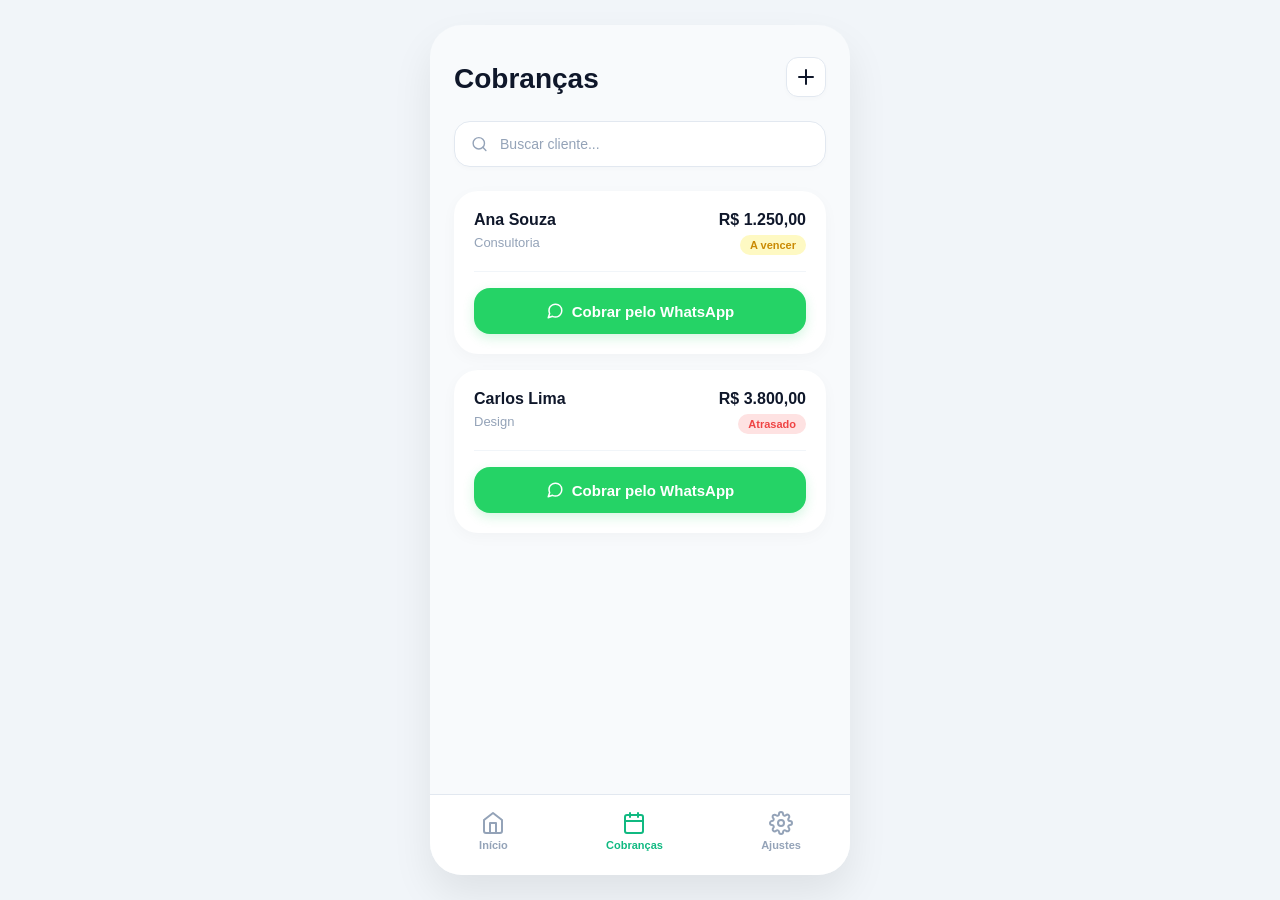
==== cobrancas.html @ 89a54aec "telas principais" ====
<!DOCTYPE html>
<html lang="pt-BR">
<head>
    <meta charset="UTF-8">
    <meta name="viewport" content="width=device-width, initial-scale=1.0">
    <title>Tique - Cobranças</title>
    <link rel="stylesheet" href="style.css">
</head>
<body>

    <div class="container dashboard-layout">
        
        <div class="scroll-area">
            
            <!-- Cabeçalho com botão de Adicionar -->
            <header class="dash-header flex-header">
                <h2>Cobranças</h2>
                <button class="btn-icon" onclick="alert('Logo vamos criar a tela de cadastro!')">
                    <svg width="24" height="24" viewBox="0 0 24 24" fill="none" stroke="#0f172a" stroke-width="2" stroke-linecap="round" stroke-linejoin="round"><line x1="12" y1="5" x2="12" y2="19"></line><line x1="5" y1="12" x2="19" y2="12"></line></svg>
                </button>
            </header>

            <!-- Barra de Busca -->
            <div class="search-bar">
                <svg width="18" height="18" viewBox="0 0 24 24" fill="none" stroke="#94a3b8" stroke-width="2" stroke-linecap="round" stroke-linejoin="round"><circle cx="11" cy="11" r="8"></circle><line x1="21" y1="21" x2="16.65" y2="16.65"></line></svg>
                <input type="text" placeholder="Buscar cliente...">
            </div>

            <!-- Lista de Clientes (Mockados para o visual) -->
            <div class="clientes-list" id="listaClientes">
                
                <!-- Cliente 1 -->
                <div class="cliente-card">
                    <div class="cliente-header">
                        <div>
                            <h4 class="cliente-nome">Ana Souza</h4>
                            <span class="cliente-servico">Consultoria</span>
                        </div>
                        <div class="text-right">
                            <h4 class="cliente-valor">R$ 1.250,00</h4>
                            <span class="status-badge status-vencer">A vencer</span>
                        </div>
                    </div>
                    <div class="cliente-actions">
                        <!-- O link do WhatsApp mágico -->
                        <a href="https://wa.me/5568999999999?text=Olá%20Ana,%20tudo%20bem?%20O%20vencimento%20da%20sua%20fatura%20de%20R$%201.250,00%20está%20próximo." target="_blank" class="btn-whatsapp">
                            <svg width="18" height="18" viewBox="0 0 24 24" fill="none" stroke="currentColor" stroke-width="2" stroke-linecap="round" stroke-linejoin="round"><path d="M21 11.5a8.38 8.38 0 0 1-.9 3.8 8.5 8.5 0 0 1-7.6 4.7 8.38 8.38 0 0 1-3.8-.9L3 21l1.9-5.7a8.38 8.38 0 0 1-.9-3.8 8.5 8.5 0 0 1 4.7-7.6 8.38 8.38 0 0 1 3.8-.9h.5a8.48 8.48 0 0 1 8 8v.5z"></path></svg>
                            Cobrar pelo WhatsApp
                        </a>
                    </div>
                </div>

                <!-- Cliente 2 -->
                <div class="cliente-card">
                    <div class="cliente-header">
                        <div>
                            <h4 class="cliente-nome">Carlos Lima</h4>
                            <span class="cliente-servico">Design</span>
                        </div>
                        <div class="text-right">
                            <h4 class="cliente-valor">R$ 3.800,00</h4>
                            <span class="status-badge status-atrasado">Atrasado</span>
                        </div>
                    </div>
                    <div class="cliente-actions">
                        <a href="https://wa.me/5568999999999?text=Olá%20Carlos,%20notamos%20um%20atraso%20no%20pagamento..." target="_blank" class="btn-whatsapp">
                            <svg width="18" height="18" viewBox="0 0 24 24" fill="none" stroke="currentColor" stroke-width="2" stroke-linecap="round" stroke-linejoin="round"><path d="M21 11.5a8.38 8.38 0 0 1-.9 3.8 8.5 8.5 0 0 1-7.6 4.7 8.38 8.38 0 0 1-3.8-.9L3 21l1.9-5.7a8.38 8.38 0 0 1-.9-3.8 8.5 8.5 0 0 1 4.7-7.6 8.38 8.38 0 0 1 3.8-.9h.5a8.48 8.48 0 0 1 8 8v.5z"></path></svg>
                            Cobrar pelo WhatsApp
                        </a>
                    </div>
                </div>

            </div>
        </div>

        <!-- Menu de Navegação Inferior -->
        <nav class="bottom-nav">
            <!-- Link para voltar ao Dashboard -->
            <a href="dashboard.html" class="nav-item">
                <svg width="24" height="24" viewBox="0 0 24 24" fill="none" stroke="#94a3b8" stroke-width="2" stroke-linecap="round" stroke-linejoin="round"><path d="M3 9l9-7 9 7v11a2 2 0 0 1-2 2H5a2 2 0 0 1-2-2z"></path><polyline points="9 22 9 12 15 12 15 22"></polyline></svg>
                <span>Início</span>
            </a>
            <a href="cobrancas.html" class="nav-item active">
                <svg width="24" height="24" viewBox="0 0 24 24" fill="none" stroke="#10b981" stroke-width="2" stroke-linecap="round" stroke-linejoin="round"><rect x="3" y="4" width="18" height="18" rx="2" ry="2"></rect><line x1="16" y1="2" x2="16" y2="6"></line><line x1="8" y1="2" x2="8" y2="6"></line><line x1="3" y1="10" x2="21" y2="10"></line></svg>
                <span>Cobranças</span>
            </a>
            <a href="#" class="nav-item">
                <svg width="24" height="24" viewBox="0 0 24 24" fill="none" stroke="#94a3b8" stroke-width="2" stroke-linecap="round" stroke-linejoin="round"><circle cx="12" cy="12" r="3"></circle><path d="M19.4 15a1.65 1.65 0 0 0 .33 1.82l.06.06a2 2 0 0 1 0 2.83 2 2 0 0 1-2.83 0l-.06-.06a1.65 1.65 0 0 0-1.82-.33 1.65 1.65 0 0 0-1 1.51V21a2 2 0 0 1-2 2 2 2 0 0 1-2-2v-.09A1.65 1.65 0 0 0 9 19.4a1.65 1.65 0 0 0-1.82.33l-.06.06a2 2 0 0 1-2.83 0 2 2 0 0 1 0-2.83l.06-.06a1.65 1.65 0 0 0 .33-1.82 1.65 1.65 0 0 0-1.51-1H3a2 2 0 0 1-2-2 2 2 0 0 1 2-2h.09A1.65 1.65 0 0 0 4.6 9a1.65 1.65 0 0 0-.33-1.82l-.06-.06a2 2 0 0 1 0-2.83 2 2 0 0 1 2.83 0l.06.06a1.65 1.65 0 0 0 1.82.33H9a1.65 1.65 0 0 0 1-1.51V3a2 2 0 0 1 2-2 2 2 0 0 1 2 2v.09a1.65 1.65 0 0 0 1 1.51 1.65 1.65 0 0 0 1.82-.33l.06-.06a2 2 0 0 1 2.83 0 2 2 0 0 1 0 2.83l-.06.06a1.65 1.65 0 0 0-.33 1.82V9a1.65 1.65 0 0 0 1.51 1H21a2 2 0 0 1 2 2 2 2 0 0 1-2 2h-.09a1.65 1.65 0 0 0-1.51 1z"></path></svg>
                <span>Ajustes</span>
            </a>
        </nav>
    </div>

    <script src="script.js"></script>
</body>
</html>
---- style.css ----
/* style.css - Padrão Responsivo para Aplicativo Mobile */
* {
    margin: 0;
    padding: 0;
    box-sizing: border-box;
    font-family: -apple-system, BlinkMacSystemFont, "Segoe UI", Roboto, sans-serif;
}

body {
    background-color: #f1f5f9;
    display: flex;
    justify-content: center;
    align-items: center;
    min-height: 100vh;
    margin: 0;
}

.container {
    width: 100%;
    max-width: 420px;
    height: 100vh;
    max-height: 850px;
    padding: 32px 24px;
    background: #f8fafc; /* Fundo off-white do protótipo */
    border-radius: 32px;
    box-shadow: 0 20px 40px rgba(0, 0, 0, 0.08);
    display: flex;
    flex-direction: column;
    overflow-y: auto;
}

@media (max-width: 480px) {
    .container {
        max-width: 100%;
        height: 100vh;
        border-radius: 0;
        box-shadow: none;
    }
}

.top-content {
    text-align: center;
}

/* O form precisa usar flex para empurrar a bottom-content para baixo */
form {
    display: flex;
    flex-direction: column;
    flex: 1; /* Ocupa todo o espaço restante */
}

.bottom-content {
    margin-top: auto; /* Empurra o botão e o link lá pro final da tela */
    padding-top: 40px;
}

.logo-box {
    width: 72px;
    height: 72px;
    background-color: #0f172a;
    border-radius: 20px;
    display: flex;
    justify-content: center;
    align-items: center;
    margin: 20px auto 24px auto;
    box-shadow: 0 10px 25px rgba(15, 23, 42, 0.2);
    overflow: hidden;
}

.logo-box img {
    width: 100%;
    height: 100%;
    object-fit: cover;
}

h1 {
    color: #0f172a;
    font-size: 26px;
    margin-bottom: 8px;
}

p {
    color: #64748b;
    font-size: 14px;
    margin-bottom: 40px;
}

.input-group {
    text-align: left;
    margin-bottom: 20px;
}

label {
    display: block;
    font-size: 13px;
    font-weight: 700;
    color: #0f172a;
    margin-bottom: 8px;
}

input {
    width: 100%;
    padding: 16px;
    border: 1px solid #e2e8f0;
    border-radius: 16px; /* Cantos mais arredondados como no print */
    background-color: #ffffff; /* Fundo branco pra destacar do fundo off-white */
    font-size: 14px;
    color: #0f172a;
    outline: none;
    transition: all 0.2s;
    box-shadow: 0 2px 10px rgba(0, 0, 0, 0.02); /* Sombreado bem leve */
}

input::placeholder {
    color: #94a3b8;
}

input:focus {
    border-color: #10b981;
    box-shadow: 0 2px 10px rgba(16, 185, 129, 0.1);
}

/* Container relativo para o ícone do olho */
.password-wrapper {
    position: relative;
    display: flex;
    align-items: center;
}

.password-wrapper input {
    padding-right: 48px; /* Abre espaço para o ícone não encostar no texto */
}

.eye-icon {
    position: absolute;
    right: 16px;
    cursor: pointer;
    display: flex;
    align-items: center;
    justify-content: center;
}

.eye-icon:hover svg {
    stroke: #10b981; /* Fica verde ao passar o mouse */
}

.forgot-password {
    text-align: right;
    margin-top: -8px;
    margin-bottom: 24px;
}

.forgot-password a {
    color: #10b981;
    text-decoration: none;
    font-size: 13px;
    font-weight: 600;
}

.btn-login {
    width: 100%;
    padding: 16px;
    background-color: #10b981;
    color: white;
    border: none;
    border-radius: 16px;
    font-size: 16px;
    font-weight: bold;
    cursor: pointer;
    box-shadow: 0 8px 20px rgba(16, 185, 129, 0.3);
    transition: background 0.2s;
    margin-bottom: 24px;
}

.btn-login:hover {
    background-color: #0d9668;
}

.register-link {
    text-align: center;
    font-size: 14px;
    color: #94a3b8;
    margin-bottom: 20px;
}

.register-link a {
    color: #0f172a;
    font-weight: 700;
    text-decoration: none;
}




/* =========================================
   ESTILOS EXCLUSIVOS DO DASHBOARD
========================================= */

.dashboard-layout {
    padding: 0; /* Tiramos o padding global para a barra inferior colar no fundo */
    background: #f8fafc;
}

.scroll-area {
    flex: 1;
    overflow-y: auto;
    padding: 32px 24px 100px 24px; /* Espaço embaixo para não sobrepor o menu */
}

.dash-header {
    margin-bottom: 24px;
}

.greeting {
    font-size: 14px;
    color: #94a3b8;
    font-weight: 500;
}

.dash-header h2 {
    font-size: 28px;
    color: #0f172a;
    margin-top: 4px;
}

/* Filtros */
.filters {
    display: flex;
    gap: 12px;
    margin-bottom: 24px;
}

.filter-pill {
    padding: 8px 16px;
    border-radius: 20px;
    border: 1px solid #e2e8f0;
    background: #ffffff;
    color: #64748b;
    font-size: 13px;
    font-weight: 600;
    cursor: pointer;
    box-shadow: 0 2px 4px rgba(0,0,0,0.02);
}

.filter-pill.active {
    background: #10b981;
    color: #ffffff;
    border-color: #10b981;
    box-shadow: 0 4px 10px rgba(16, 185, 129, 0.2);
}

/* Cards de Resumo */
.summary-cards {
    display: flex;
    gap: 16px;
    margin-bottom: 24px;
}

.card {
    flex: 1;
    background: #ffffff;
    padding: 16px;
    border-radius: 20px;
    box-shadow: 0 4px 15px rgba(0, 0, 0, 0.03);
}

.card-icon {
    width: 32px;
    height: 32px;
    border-radius: 10px;
    display: flex;
    justify-content: center;
    align-items: center;
    margin-bottom: 12px;
}

.bg-green-light { background: #d1fae5; }
.bg-orange-light { background: #ffedd5; }
.bg-purple-light { background: #ede9fe; }

.card-label {
    display: block;
    font-size: 11px;
    font-weight: 700;
    color: #64748b;
    margin-bottom: 4px;
}

.card-value {
    font-size: 20px;
    color: #0f172a;
}

.card-green .card-value { color: #10b981; }
.card-orange .card-value { color: #f97316; }

/* Saúde Financeira */
.health-card {
    background: #ffffff;
    padding: 20px;
    border-radius: 20px;
    box-shadow: 0 4px 15px rgba(0, 0, 0, 0.03);
    margin-bottom: 32px;
}

.health-header {
    display: flex;
    justify-content: space-between;
    align-items: center;
    margin-bottom: 16px;
}

.health-header h4 {
    color: #0f172a;
    font-size: 15px;
}

.health-subtitle {
    font-size: 12px;
    color: #94a3b8;
}

.health-percent {
    background: #ffedd5;
    color: #f97316;
    padding: 4px 10px;
    border-radius: 12px;
    font-size: 12px;
    font-weight: 700;
}

.progress-track {
    height: 8px;
    background: #ffedd5;
    border-radius: 4px;
    overflow: hidden;
    margin-bottom: 12px;
}

.progress-fill {
    height: 100%;
    background: #10b981;
    border-radius: 4px;
}

.health-legend {
    display: flex;
    gap: 16px;
    font-size: 12px;
    color: #64748b;
}

.dot {
    display: inline-block;
    width: 6px;
    height: 6px;
    border-radius: 50%;
    margin-right: 4px;
}

.dot-green { background: #10b981; }
.dot-orange { background: #f97316; }

/* Top Categorias */
.section-title {
    font-size: 18px;
    color: #0f172a;
    margin-bottom: 16px;
}

.category-list {
    display: flex;
    flex-direction: column;
    gap: 12px;
}

.category-item {
    background: #ffffff;
    padding: 16px;
    border-radius: 20px;
    display: flex;
    align-items: center;
    gap: 16px;
    box-shadow: 0 4px 15px rgba(0, 0, 0, 0.03);
}

.cat-icon {
    width: 40px;
    height: 40px;
    border-radius: 12px;
    display: flex;
    justify-content: center;
    align-items: center;
}

.cat-info {
    flex: 1;
}

.cat-header {
    display: flex;
    justify-content: space-between;
    margin-bottom: 8px;
}

.cat-name {
    font-size: 14px;
    font-weight: 600;
    color: #0f172a;
}

.cat-value {
    font-size: 14px;
    font-weight: 700;
    color: #0f172a;
}

.cat-track {
    height: 4px;
    background: #f1f5f9;
    border-radius: 2px;
    overflow: hidden;
}

.cat-fill {
    height: 100%;
    border-radius: 2px;
}

.bg-green { background: #10b981; }
.bg-purple { background: #8b5cf6; }

/* Navegação Inferior */
.bottom-nav {
    display: flex;
    justify-content: space-around;
    align-items: center;
    background: #ffffff;
    padding: 16px 0 24px 0;
    border-top: 1px solid #e2e8f0;
    position: sticky;
    bottom: 0;
    z-index: 10;
}

.nav-item {
    display: flex;
    flex-direction: column;
    align-items: center;
    gap: 4px;
    text-decoration: none;
    color: #94a3b8;
    font-size: 11px;
    font-weight: 600;
}

.nav-item.active {
    color: #10b981;
}

.nav-item.active svg {
    stroke: #10b981;
}







/* =========================================
   ESTILOS DA TELA DE COBRANÇAS
========================================= */

.flex-header {
    display: flex;
    justify-content: space-between;
    align-items: center;
}

.btn-icon {
    background: #ffffff;
    border: 1px solid #e2e8f0;
    border-radius: 12px;
    width: 40px;
    height: 40px;
    display: flex;
    justify-content: center;
    align-items: center;
    cursor: pointer;
    box-shadow: 0 2px 5px rgba(0,0,0,0.02);
    transition: all 0.2s;
}

.btn-icon:hover {
    background: #f1f5f9;
}

.search-bar {
    display: flex;
    align-items: center;
    background: #ffffff;
    padding: 0 16px;
    border-radius: 16px;
    border: 1px solid #e2e8f0;
    margin-bottom: 24px;
    box-shadow: 0 2px 5px rgba(0,0,0,0.02);
}

.search-bar input {
    border: none;
    box-shadow: none;
    padding: 14px 12px;
    background: transparent;
    width: 100%;
    color: #0f172a;
    font-size: 14px;
}

.search-bar input:focus {
    box-shadow: none;
    outline: none;
}

.clientes-list {
    display: flex;
    flex-direction: column;
    gap: 16px;
}

.cliente-card {
    background: #ffffff;
    border-radius: 24px;
    padding: 20px;
    box-shadow: 0 4px 15px rgba(0, 0, 0, 0.03);
}

.cliente-header {
    display: flex;
    justify-content: space-between;
    margin-bottom: 16px;
    padding-bottom: 16px;
    border-bottom: 1px solid #f1f5f9;
}

.cliente-nome {
    font-size: 16px;
    color: #0f172a;
    margin-bottom: 4px;
}

.cliente-servico {
    font-size: 13px;
    color: #94a3b8;
}

.text-right {
    text-align: right;
}

.cliente-valor {
    font-size: 16px;
    color: #0f172a;
    margin-bottom: 6px;
}

.status-badge {
    font-size: 11px;
    font-weight: 700;
    padding: 4px 10px;
    border-radius: 12px;
    display: inline-block;
}

.status-vencer {
    background: #fef9c3;
    color: #ca8a04;
}

.status-atrasado {
    background: #fee2e2;
    color: #ef4444;
}

.btn-whatsapp {
    display: flex;
    align-items: center;
    justify-content: center;
    gap: 8px;
    width: 100%;
    padding: 14px;
    background-color: #25D366; /* Verde oficial do WhatsApp */
    color: #ffffff;
    text-decoration: none;
    border-radius: 16px;
    font-size: 15px;
    font-weight: 600;
    transition: background 0.2s;
    box-shadow: 0 4px 12px rgba(37, 211, 102, 0.2);
}

.btn-whatsapp:hover {
    background-color: #1ebd5a;
}
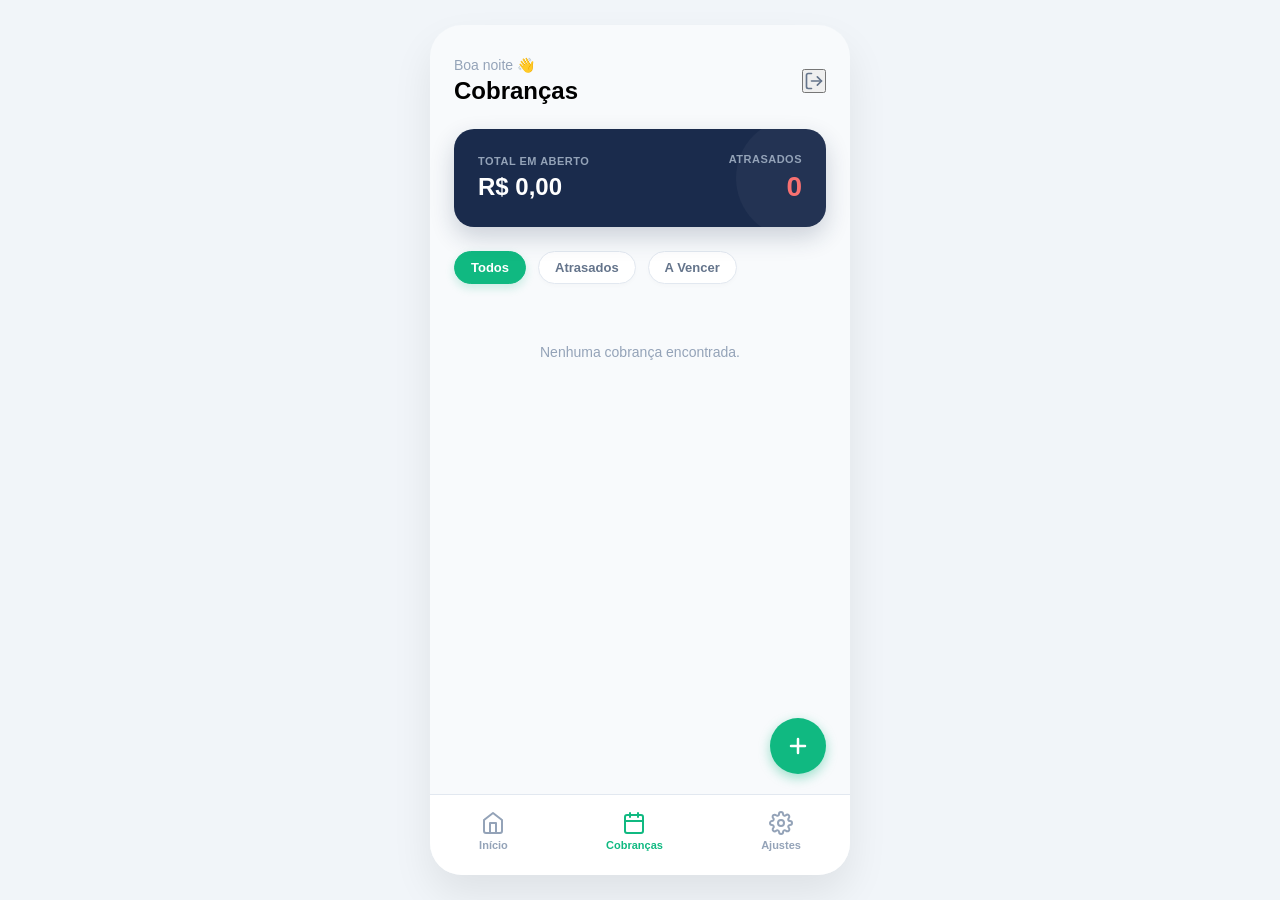
==== commit ea66f980: "funcionalidades de ajustes" ====
--- a/cobrancas.html
+++ b/cobrancas.html
@@ -6,76 +6,61 @@
     <title>Tique - Cobranças</title>
     <link rel="stylesheet" href="style.css">
 </head>
-<body>
+<body onload="inicializarCobrancas()">
 
     <div class="container dashboard-layout">
         
-        <div class="scroll-area">
+        <div class="scroll-area relative-area">
             
-            <!-- Cabeçalho com botão de Adicionar -->
-            <header class="dash-header flex-header">
-                <h2>Cobranças</h2>
-                <button class="btn-icon" onclick="alert('Logo vamos criar a tela de cadastro!')">
-                    <svg width="24" height="24" viewBox="0 0 24 24" fill="none" stroke="#0f172a" stroke-width="2" stroke-linecap="round" stroke-linejoin="round"><line x1="12" y1="5" x2="12" y2="19"></line><line x1="5" y1="12" x2="19" y2="12"></line></svg>
+            <!-- Cabeçalho Cobranças Alinhado e com ID para a saudação -->
+            <header style="display: flex; justify-content: space-between; align-items: center; margin-bottom: 24px;">
+                <div>
+                    <span class="greeting" id="textoSaudacao" style="display: block;">Bom dia</span>
+                    <h2 style="margin-top: 4px; margin-bottom: 0;">Cobranças</h2>
+                </div>
+                
+                <button class="btn-icon" onclick="sairDoApp()" title="Sair da conta" style="flex-shrink: 0; display: flex; justify-content: center; align-items: center;">
+                    <svg width="20" height="20" viewBox="0 0 24 24" fill="none" stroke="#64748b" stroke-width="2" stroke-linecap="round" stroke-linejoin="round">
+                        <path d="M9 21H5a2 2 0 0 1-2-2V5a2 2 0 0 1 2-2h4"></path>
+                        <polyline points="16 17 21 12 16 7"></polyline>
+                        <line x1="21" y1="12" x2="9" y2="12"></line>
+                    </svg>
                 </button>
             </header>
 
-            <!-- Barra de Busca -->
-            <div class="search-bar">
-                <svg width="18" height="18" viewBox="0 0 24 24" fill="none" stroke="#94a3b8" stroke-width="2" stroke-linecap="round" stroke-linejoin="round"><circle cx="11" cy="11" r="8"></circle><line x1="21" y1="21" x2="16.65" y2="16.65"></line></svg>
-                <input type="text" placeholder="Buscar cliente...">
+            <!-- Card Escuro de Resumo -->
+            <div class="summary-dark-card">
+                <div class="summary-left">
+                    <span class="summary-label">TOTAL EM ABERTO</span>
+                    <h3 class="summary-value" id="totalAberto">R$ 0,00</h3>
+                </div>
+                <div class="summary-right">
+                    <span class="summary-label">ATRASADOS</span>
+                    <h3 class="summary-highlight" id="totalAtrasados">0</h3>
+                </div>
+                <div class="circle-decoration"></div>
             </div>
 
-            <!-- Lista de Clientes (Mockados para o visual) -->
+            <!-- Filtros (Pills) -->
+            <div class="filters cobrancas-filters">
+                <button class="filter-pill active" onclick="filtrarCobrancas('Todos', this)">Todos</button>
+                <button class="filter-pill" onclick="filtrarCobrancas('ATRASADO', this)">Atrasados</button>
+                <button class="filter-pill" onclick="filtrarCobrancas('A Vencer', this)">A Vencer</button>
+            </div>
+
+            <!-- Lista de Clientes -->
             <div class="clientes-list" id="listaClientes">
-                
-                <!-- Cliente 1 -->
-                <div class="cliente-card">
-                    <div class="cliente-header">
-                        <div>
-                            <h4 class="cliente-nome">Ana Souza</h4>
-                            <span class="cliente-servico">Consultoria</span>
-                        </div>
-                        <div class="text-right">
-                            <h4 class="cliente-valor">R$ 1.250,00</h4>
-                            <span class="status-badge status-vencer">A vencer</span>
-                        </div>
-                    </div>
-                    <div class="cliente-actions">
-                        <!-- O link do WhatsApp mágico -->
-                        <a href="https://wa.me/5568999999999?text=Olá%20Ana,%20tudo%20bem?%20O%20vencimento%20da%20sua%20fatura%20de%20R$%201.250,00%20está%20próximo." target="_blank" class="btn-whatsapp">
-                            <svg width="18" height="18" viewBox="0 0 24 24" fill="none" stroke="currentColor" stroke-width="2" stroke-linecap="round" stroke-linejoin="round"><path d="M21 11.5a8.38 8.38 0 0 1-.9 3.8 8.5 8.5 0 0 1-7.6 4.7 8.38 8.38 0 0 1-3.8-.9L3 21l1.9-5.7a8.38 8.38 0 0 1-.9-3.8 8.5 8.5 0 0 1 4.7-7.6 8.38 8.38 0 0 1 3.8-.9h.5a8.48 8.48 0 0 1 8 8v.5z"></path></svg>
-                            Cobrar pelo WhatsApp
-                        </a>
-                    </div>
-                </div>
+                <!-- Os cards vão entrar aqui dinamicamente -->
+            </div>
 
-                <!-- Cliente 2 -->
-                <div class="cliente-card">
-                    <div class="cliente-header">
-                        <div>
-                            <h4 class="cliente-nome">Carlos Lima</h4>
-                            <span class="cliente-servico">Design</span>
-                        </div>
-                        <div class="text-right">
-                            <h4 class="cliente-valor">R$ 3.800,00</h4>
-                            <span class="status-badge status-atrasado">Atrasado</span>
-                        </div>
-                    </div>
-                    <div class="cliente-actions">
-                        <a href="https://wa.me/5568999999999?text=Olá%20Carlos,%20notamos%20um%20atraso%20no%20pagamento..." target="_blank" class="btn-whatsapp">
-                            <svg width="18" height="18" viewBox="0 0 24 24" fill="none" stroke="currentColor" stroke-width="2" stroke-linecap="round" stroke-linejoin="round"><path d="M21 11.5a8.38 8.38 0 0 1-.9 3.8 8.5 8.5 0 0 1-7.6 4.7 8.38 8.38 0 0 1-3.8-.9L3 21l1.9-5.7a8.38 8.38 0 0 1-.9-3.8 8.5 8.5 0 0 1 4.7-7.6 8.38 8.38 0 0 1 3.8-.9h.5a8.48 8.48 0 0 1 8 8v.5z"></path></svg>
-                            Cobrar pelo WhatsApp
-                        </a>
-                    </div>
-                </div>
-
-            </div>
+            <!-- Botão Flutuante (FAB) de Nova Cobrança -->
+            <button class="fab-button" onclick="window.location.href='novo.html'">
+                <svg width="24" height="24" viewBox="0 0 24 24" fill="none" stroke="#ffffff" stroke-width="2.5" stroke-linecap="round" stroke-linejoin="round"><line x1="12" y1="5" x2="12" y2="19"></line><line x1="5" y1="12" x2="19" y2="12"></line></svg>
+            </button>
         </div>
 
         <!-- Menu de Navegação Inferior -->
         <nav class="bottom-nav">
-            <!-- Link para voltar ao Dashboard -->
             <a href="dashboard.html" class="nav-item">
                 <svg width="24" height="24" viewBox="0 0 24 24" fill="none" stroke="#94a3b8" stroke-width="2" stroke-linecap="round" stroke-linejoin="round"><path d="M3 9l9-7 9 7v11a2 2 0 0 1-2 2H5a2 2 0 0 1-2-2z"></path><polyline points="9 22 9 12 15 12 15 22"></polyline></svg>
                 <span>Início</span>
@@ -84,7 +69,7 @@
                 <svg width="24" height="24" viewBox="0 0 24 24" fill="none" stroke="#10b981" stroke-width="2" stroke-linecap="round" stroke-linejoin="round"><rect x="3" y="4" width="18" height="18" rx="2" ry="2"></rect><line x1="16" y1="2" x2="16" y2="6"></line><line x1="8" y1="2" x2="8" y2="6"></line><line x1="3" y1="10" x2="21" y2="10"></line></svg>
                 <span>Cobranças</span>
             </a>
-            <a href="#" class="nav-item">
+            <a href="ajustes.html" class="nav-item">
                 <svg width="24" height="24" viewBox="0 0 24 24" fill="none" stroke="#94a3b8" stroke-width="2" stroke-linecap="round" stroke-linejoin="round"><circle cx="12" cy="12" r="3"></circle><path d="M19.4 15a1.65 1.65 0 0 0 .33 1.82l.06.06a2 2 0 0 1 0 2.83 2 2 0 0 1-2.83 0l-.06-.06a1.65 1.65 0 0 0-1.82-.33 1.65 1.65 0 0 0-1 1.51V21a2 2 0 0 1-2 2 2 2 0 0 1-2-2v-.09A1.65 1.65 0 0 0 9 19.4a1.65 1.65 0 0 0-1.82.33l-.06.06a2 2 0 0 1-2.83 0 2 2 0 0 1 0-2.83l.06-.06a1.65 1.65 0 0 0 .33-1.82 1.65 1.65 0 0 0-1.51-1H3a2 2 0 0 1-2-2 2 2 0 0 1 2-2h.09A1.65 1.65 0 0 0 4.6 9a1.65 1.65 0 0 0-.33-1.82l-.06-.06a2 2 0 0 1 0-2.83 2 2 0 0 1 2.83 0l.06.06a1.65 1.65 0 0 0 1.82.33H9a1.65 1.65 0 0 0 1-1.51V3a2 2 0 0 1 2-2 2 2 0 0 1 2 2v.09a1.65 1.65 0 0 0 1 1.51 1.65 1.65 0 0 0 1.82-.33l.06-.06a2 2 0 0 1 2.83 0 2 2 0 0 1 0 2.83l-.06.06a1.65 1.65 0 0 0-.33 1.82V9a1.65 1.65 0 0 0 1.51 1H21a2 2 0 0 1 2 2 2 2 0 0 1-2 2h-.09a1.65 1.65 0 0 0-1.51 1z"></path></svg>
                 <span>Ajustes</span>
             </a>
--- a/style.css
+++ b/style.css
@@ -469,136 +469,312 @@
 
 
 /* =========================================
-   ESTILOS DA TELA DE COBRANÇAS
+ VISUAL DA TELA DE COBRANÇAS
 ========================================= */
 
-.flex-header {
+.cobrancas-header {
+    align-items: flex-start;
+    margin-bottom: 24px;
+}
+
+.cobrancas-header h2 {
+    font-size: 28px;
+    color: #0f172a;
+    margin-top: 4px;
+}
+
+/* Card Escuro de Resumo */
+.summary-dark-card {
+    background-color: #1a2b4c; /* Azul marinho elegante */
+    border-radius: 20px;
+    padding: 24px;
     display: flex;
     justify-content: space-between;
     align-items: center;
-}
-
-.btn-icon {
+    margin-bottom: 24px;
+    position: relative;
+    overflow: hidden;
+    box-shadow: 0 10px 25px rgba(26, 43, 76, 0.2);
+}
+
+.summary-left, .summary-right {
+    position: relative;
+    z-index: 2;
+}
+
+.summary-right {
+    text-align: right;
+}
+
+.summary-label {
+    font-size: 11px;
+    font-weight: 700;
+    color: #94a3b8;
+    letter-spacing: 0.5px;
+    display: block;
+    margin-bottom: 6px;
+    text-transform: uppercase;
+}
+
+.summary-value {
+    font-size: 24px;
+    color: #ffffff;
+    font-weight: 700;
+}
+
+.summary-highlight {
+    font-size: 28px;
+    color: #f87171; /* Vermelho/Laranja */
+    font-weight: 700;
+}
+
+.circle-decoration {
+    position: absolute;
+    right: -30px;
+    top: 50%;
+    transform: translateY(-50%);
+    width: 120px;
+    height: 120px;
+    background: rgba(255, 255, 255, 0.04);
+    border-radius: 50%;
+    z-index: 1;
+}
+
+/* Ajuste dos Filtros */
+.cobrancas-filters {
+    margin-bottom: 20px;
+}
+
+/* Card Compacto de Cliente */
+.cliente-card-compact {
     background: #ffffff;
-    border: 1px solid #e2e8f0;
+    border-radius: 20px;
+    padding: 16px;
+    display: flex;
+    align-items: center;
+    gap: 16px;
+    box-shadow: 0 4px 15px rgba(0, 0, 0, 0.03);
+}
+
+.cliente-avatar {
+    width: 48px;
+    height: 48px;
+    border-radius: 14px;
+    display: flex;
+    justify-content: center;
+    align-items: center;
+    font-weight: 700;
+    font-size: 16px;
+    color: #1e293b;
+}
+
+/* Cores das Iniciais (Avatares) */
+.bg-yellow { background-color: #fde68a; }
+.bg-red { background-color: #fecaca; color: #991b1b; }
+.bg-blue { background-color: #bfdbfe; color: #1e40af; }
+.bg-green-av { background-color: #bbf7d0; color: #166534; }
+.bg-purple-av { background-color: #e9d5ff; color: #6b21a8; }
+.bg-gray-av { background-color: #f1f5f9; } /* Para o cliente extra */
+
+.cliente-info-compact {
+    flex: 1;
+}
+
+.cliente-nome-compact {
+    font-size: 15px;
+    font-weight: 700;
+    color: #0f172a;
+    margin-bottom: 4px;
+}
+
+.cliente-data {
+    font-size: 12px;
+    color: #94a3b8;
+    margin-top: 4px;
+    display: block;
+}
+
+.cliente-acao-compact {
+    display: flex;
+    flex-direction: column;
+    align-items: flex-end;
+    gap: 10px;
+}
+
+.cliente-valor-compact {
+    font-size: 14px;
+    font-weight: 700;
+    color: #0f172a;
+}
+
+/* Botão de Cobrar Claro */
+.btn-cobrar-light {
+    display: flex;
+    align-items: center;
+    gap: 4px;
+    background-color: #d1fae5;
+    color: #10b981;
+    padding: 6px 14px;
     border-radius: 12px;
+    font-size: 12px;
+    font-weight: 700;
+    text-decoration: none;
+    transition: all 0.2s;
+}
+
+.btn-cobrar-light:hover {
+    background-color: #bbf7d0;
+}
+
+/* Botão Flutuante (FAB) */
+.relative-area {
+    position: relative;
+}
+
+.fab-button {
+    position: absolute; /* ou fixed, dependendo de como estruturamos */
+    bottom: 20px; /* <--- Aumente este valor para ele subir (ex: de 20px/30px para 85px) */
+    right: 24px;  /* <--- Distância da bordinha direita */
+    width: 56px;
+    height: 56px;
+    background-color: #10b981;
+    border-radius: 50%;
+    display: flex;
+    justify-content: center;
+    align-items: center;
+    box-shadow: 0 4px 12px rgba(16, 185, 129, 0.4);
+    border: none;
+    cursor: pointer;
+    z-index: 100; /* Garante que ele fique por cima de tudo */
+}
+
+.fab-button:hover {
+    transform: scale(1.05);
+    background-color: #059669;
+}
+
+@media (max-width: 480px) {
+    .fab-button {
+        right: 24px; /* No celular encosta à direita normalmente */
+    }
+}
+
+.status-badge {
+    font-size: 10px;
+    font-weight: 800;
+    padding: 3px 8px;
+    border-radius: 6px;
+    display: inline-block;
+    margin-bottom: 2px;
+    letter-spacing: 0.5px;
+}
+
+.status-atrasado {
+    background-color: #fee2e2; /* Fundo vermelho bem claro */
+    color: #ef4444; /* Texto vermelho escuro/vivo */
+}
+
+
+
+
+
+
+/* =========================================
+   TELA DE AJUSTES
+========================================= */
+
+.profile-card {
+    display: flex;
+    align-items: center;
+    gap: 16px;
+    background: #ffffff;
+    padding: 20px;
+    border-radius: 24px;
+    box-shadow: 0 4px 15px rgba(0, 0, 0, 0.03);
+    margin-bottom: 32px;
+}
+
+.profile-avatar {
+    width: 56px;
+    height: 56px;
+    border-radius: 16px;
+    background-color: #0f172a;
+    color: #ffffff;
+    display: flex;
+    justify-content: center;
+    align-items: center;
+    font-size: 22px;
+    font-weight: 700;
+}
+
+.profile-info h3 {
+    font-size: 18px;
+    color: #0f172a;
+    margin-bottom: 4px;
+}
+
+.profile-info p {
+    font-size: 14px;
+    color: #64748b;
+}
+
+.settings-group {
+    margin-bottom: 24px;
+}
+
+.settings-title {
+    font-size: 11px;
+    font-weight: 700;
+    color: #94a3b8;
+    margin-bottom: 12px;
+    letter-spacing: 0.5px;
+    padding-left: 8px;
+}
+
+.settings-item {
+    display: flex;
+    justify-content: space-between;
+    align-items: center;
+    background: #ffffff;
+    padding: 16px;
+    margin-bottom: 12px;
+    border-radius: 20px;
+    box-shadow: 0 4px 15px rgba(0, 0, 0, 0.02);
+    transition: background 0.2s;
+}
+
+.settings-item:hover {
+    background: #f8fafc;
+}
+
+.settings-item-left {
+    display: flex;
+    align-items: center;
+    gap: 16px;
+}
+
+.settings-item-left span {
+    font-size: 15px;
+    font-weight: 600;
+    color: #0f172a;
+}
+
+.settings-icon {
     width: 40px;
     height: 40px;
-    display: flex;
-    justify-content: center;
-    align-items: center;
-    cursor: pointer;
-    box-shadow: 0 2px 5px rgba(0,0,0,0.02);
-    transition: all 0.2s;
-}
-
-.btn-icon:hover {
-    background: #f1f5f9;
-}
-
-.search-bar {
-    display: flex;
-    align-items: center;
-    background: #ffffff;
-    padding: 0 16px;
-    border-radius: 16px;
-    border: 1px solid #e2e8f0;
-    margin-bottom: 24px;
-    box-shadow: 0 2px 5px rgba(0,0,0,0.02);
-}
-
-.search-bar input {
-    border: none;
-    box-shadow: none;
-    padding: 14px 12px;
-    background: transparent;
-    width: 100%;
-    color: #0f172a;
-    font-size: 14px;
-}
-
-.search-bar input:focus {
-    box-shadow: none;
-    outline: none;
-}
-
-.clientes-list {
-    display: flex;
-    flex-direction: column;
-    gap: 16px;
-}
-
-.cliente-card {
-    background: #ffffff;
-    border-radius: 24px;
-    padding: 20px;
-    box-shadow: 0 4px 15px rgba(0, 0, 0, 0.03);
-}
-
-.cliente-header {
-    display: flex;
-    justify-content: space-between;
-    margin-bottom: 16px;
-    padding-bottom: 16px;
-    border-bottom: 1px solid #f1f5f9;
-}
-
-.cliente-nome {
-    font-size: 16px;
-    color: #0f172a;
-    margin-bottom: 4px;
-}
-
-.cliente-servico {
-    font-size: 13px;
-    color: #94a3b8;
-}
-
-.text-right {
-    text-align: right;
-}
-
-.cliente-valor {
-    font-size: 16px;
-    color: #0f172a;
-    margin-bottom: 6px;
-}
-
-.status-badge {
-    font-size: 11px;
-    font-weight: 700;
-    padding: 4px 10px;
     border-radius: 12px;
-    display: inline-block;
-}
-
-.status-vencer {
-    background: #fef9c3;
-    color: #ca8a04;
-}
-
-.status-atrasado {
-    background: #fee2e2;
-    color: #ef4444;
-}
-
-.btn-whatsapp {
-    display: flex;
-    align-items: center;
-    justify-content: center;
-    gap: 8px;
-    width: 100%;
-    padding: 14px;
-    background-color: #25D366; /* Verde oficial do WhatsApp */
-    color: #ffffff;
-    text-decoration: none;
-    border-radius: 16px;
-    font-size: 15px;
-    font-weight: 600;
-    transition: background 0.2s;
-    box-shadow: 0 4px 12px rgba(37, 211, 102, 0.2);
-}
-
-.btn-whatsapp:hover {
-    background-color: #1ebd5a;
+    display: flex;
+    justify-content: center;
+    align-items: center;
+}
+
+.settings-icon svg {
+    width: 20px;
+    height: 20px;
+}
+
+.chevron {
+    stroke: #cbd5e1;
+    width: 20px;
+    height: 20px;
 }
